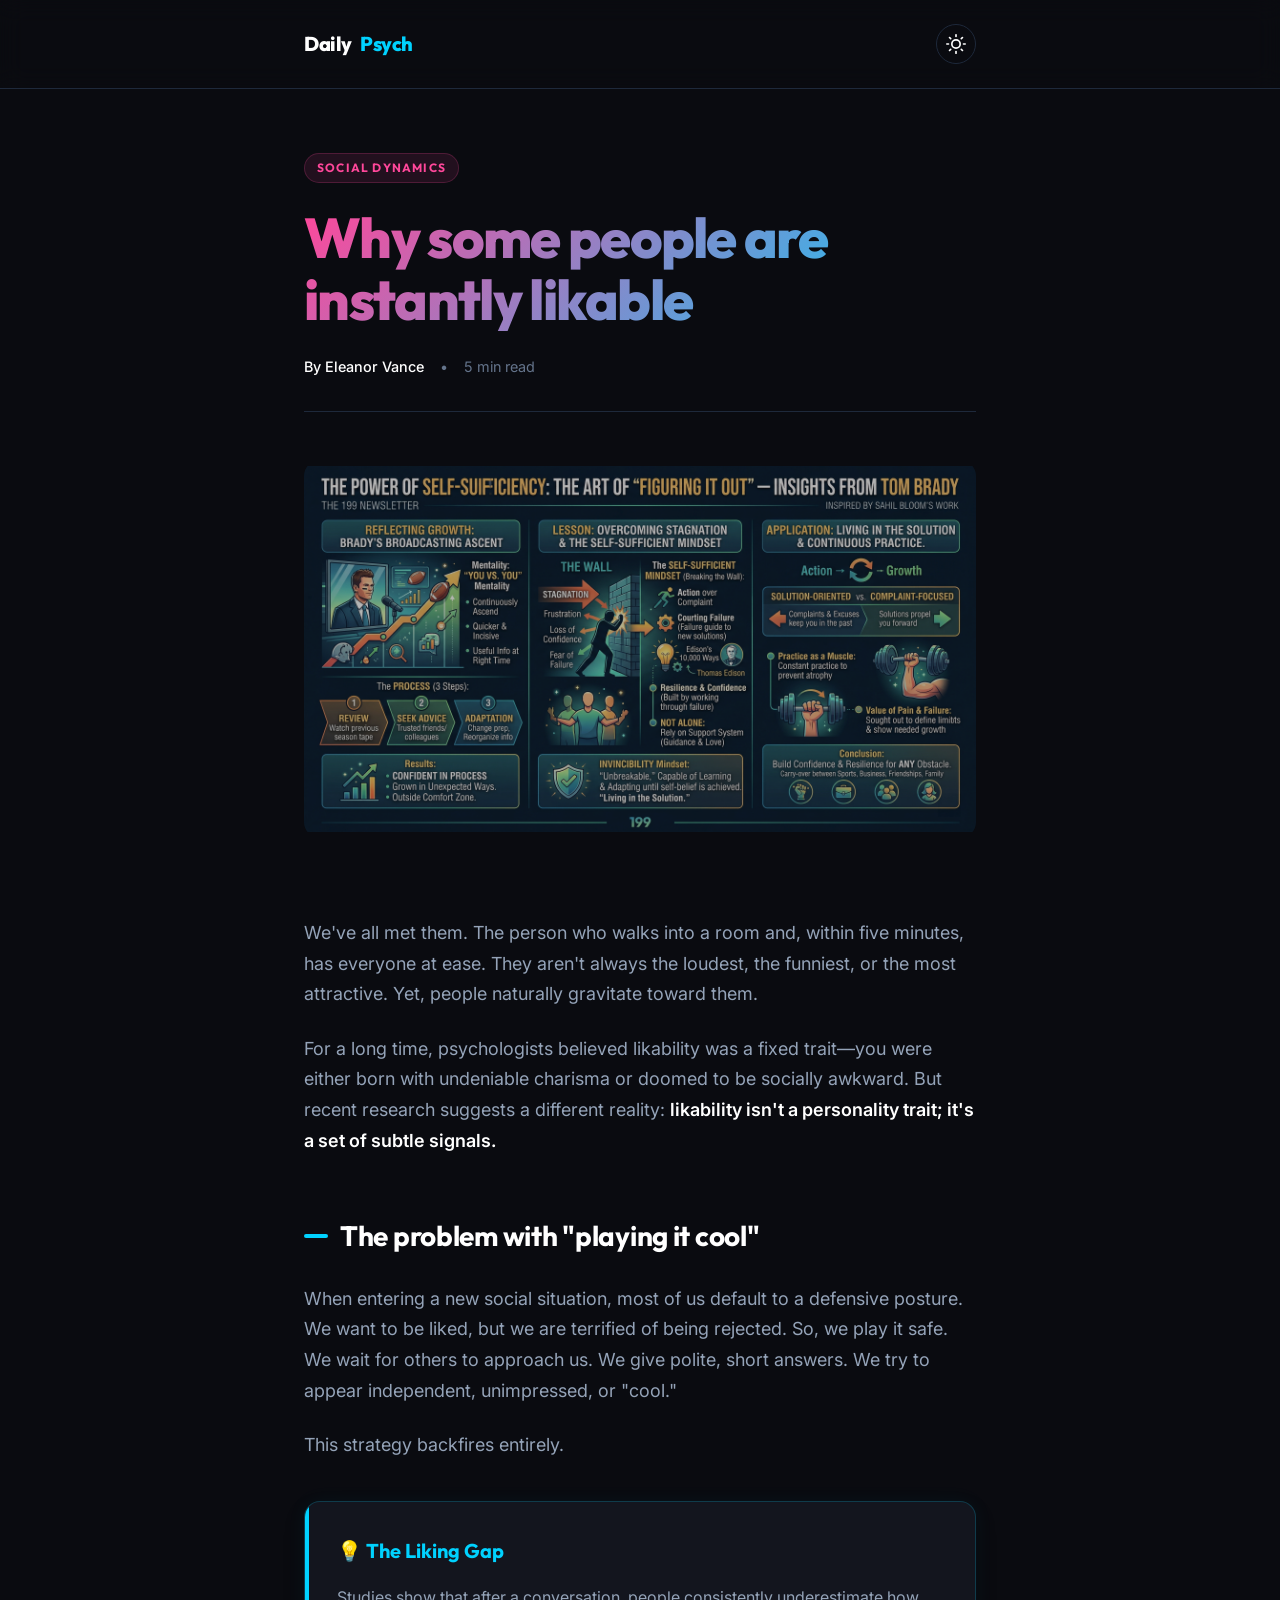
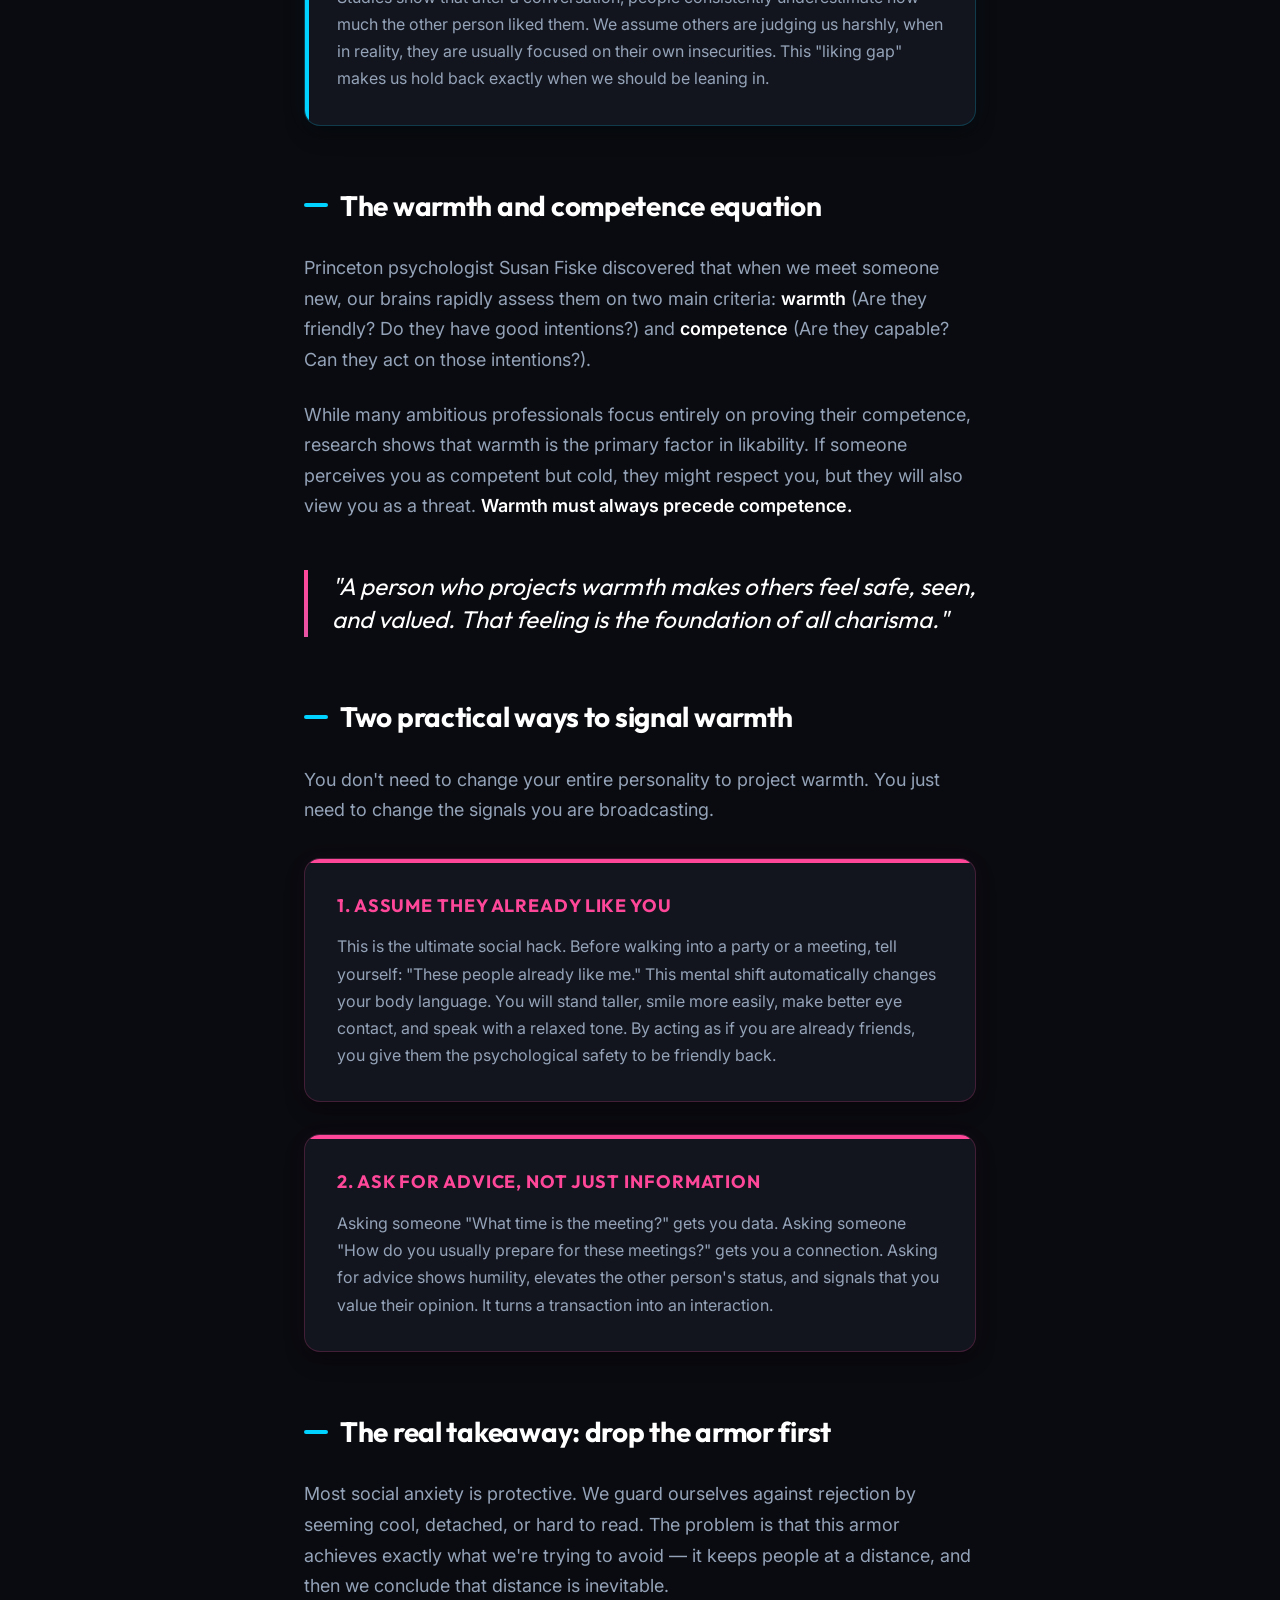
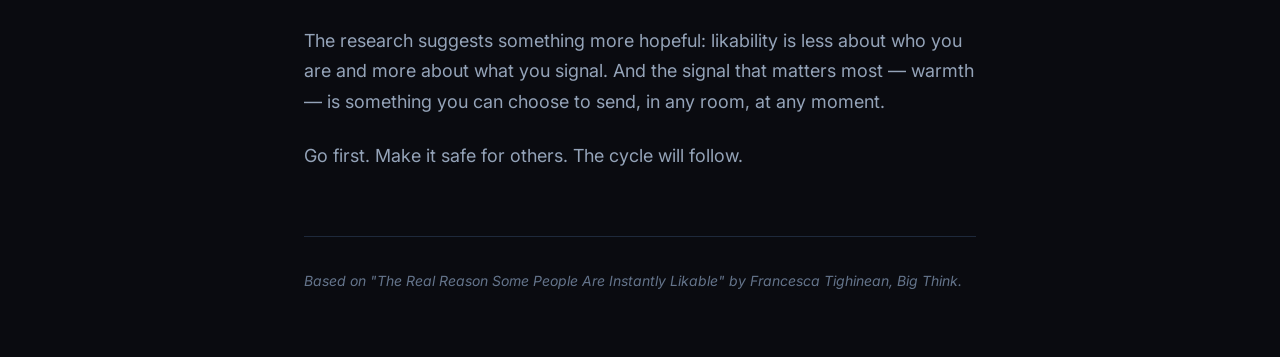
==== posts/2026-04.14-likability.html @ a0bcb29c "Refactor code structure for improved readability and maintainability" ====
<!DOCTYPE html>
<html lang="en">
<head>
<script>
  // Force dark mode by default to match the infographic design
  const savedTheme = localStorage.getItem('theme');
  if (savedTheme === 'light') {
    document.documentElement.setAttribute('data-theme', 'light');
  } else {
    document.documentElement.setAttribute('data-theme', 'dark');
    localStorage.setItem('theme', 'dark');
  }
</script>
<meta charset="UTF-8">
<meta name="viewport" content="width=device-width, initial-scale=1.0">
<title>Why some people are instantly likable</title>
<link rel="preconnect" href="https://fonts.googleapis.com">
<link rel="preconnect" href="https://fonts.gstatic.com" crossorigin>
<!-- Using modern sans-serif fonts to match the infographic -->
<link href="https://fonts.googleapis.com/css2?family=Inter:wght@400;500;600&family=Outfit:wght@500;700;800&display=swap" rel="stylesheet">
<style>
  *, *::before, *::after { box-sizing: border-box; margin: 0; padding: 0; }

  :root {
    /* Light theme (fallback) */
    --text-primary: #0f172a;
    --text-secondary: #475569;
    --text-muted: #64748B;
    --bg-page: #f8fafc;
    --bg-content: #ffffff;
    --border-color: #e2e8f0;
    
    /* Neon Accents from Infographic */
    --accent-pink: #db2777;
    --accent-cyan: #0891b2;
    --accent-gradient: linear-gradient(135deg, #db2777, #0891b2);
    
    --card-bg: #ffffff;
    --card-shadow: 0 4px 6px -1px rgba(0, 0, 0, 0.05), 0 2px 4px -1px rgba(0, 0, 0, 0.03);
  }

  [data-theme='dark'] {
    /* Dark theme (Infographic Primary Style) */
    --text-primary: #ffffff;
    --text-secondary: #94a3b8;
    --text-muted: #64748b;
    --bg-page: #0a0b10; /* Deep navy/black */
    --bg-content: #0a0b10;
    --border-color: #1e293b;
    
    /* Vibrant Neon Accents from Infographic */
    --accent-pink: #ff479a;
    --accent-cyan: #00d2ff;
    --accent-gradient: linear-gradient(135deg, #ff479a, #00d2ff);
    
    --card-bg: #13151e; /* Slightly lighter than background */
    --card-shadow: 0 10px 25px -5px rgba(0, 0, 0, 0.3), 0 8px 10px -6px rgba(0, 0, 0, 0.3);
  }

  body {
    font-family: 'Inter', sans-serif;
    background-color: var(--bg-page);
    color: var(--text-primary);
    line-height: 1.7;
    transition: background-color 0.3s ease, color 0.3s ease;
    -webkit-font-smoothing: antialiased;
  }

  header {
    background-color: transparent;
    padding: 1.5rem 0;
    position: sticky;
    top: 0;
    backdrop-filter: blur(12px);
    -webkit-backdrop-filter: blur(12px);
    border-bottom: 1px solid var(--border-color);
    z-index: 100;
  }

  .nav-container {
    max-width: 720px;
    margin: 0 auto;
    padding: 0 1.5rem;
    display: flex;
    justify-content: space-between;
    align-items: center;
  }

  .logo {
    font-family: 'Outfit', sans-serif;
    font-weight: 800;
    font-size: 1.25rem;
    letter-spacing: -0.02em;
    color: var(--text-primary);
    text-decoration: none;
    display: flex;
    align-items: center;
    gap: 0.5rem;
  }
  
  .logo span {
    color: var(--accent-cyan);
  }

  .theme-btn {
    background: transparent;
    border: 1px solid var(--border-color);
    color: var(--text-primary);
    padding: 0.5rem;
    border-radius: 50%;
    cursor: pointer;
    display: flex;
    align-items: center;
    justify-content: center;
    transition: all 0.2s;
    width: 40px;
    height: 40px;
  }

  .theme-btn:hover {
    background: var(--card-bg);
    border-color: var(--text-secondary);
  }

  .container {
    max-width: 720px;
    margin: 4rem auto;
    padding: 0 1.5rem;
  }

  /* Badge style from infographic */
  .category-badge {
    display: inline-block;
    font-family: 'Outfit', sans-serif;
    font-size: 0.75rem;
    font-weight: 700;
    letter-spacing: 0.1em;
    text-transform: uppercase;
    background: rgba(255, 71, 154, 0.1);
    color: var(--accent-pink);
    padding: 0.25rem 0.75rem;
    border-radius: 9999px;
    margin-bottom: 1.5rem;
    border: 1px solid rgba(255, 71, 154, 0.2);
  }

  h1 {
    font-family: 'Outfit', sans-serif;
    font-size: clamp(2.5rem, 5vw, 3.5rem);
    font-weight: 800;
    line-height: 1.1;
    margin-bottom: 1.5rem;
    letter-spacing: -0.03em;
    background: var(--accent-gradient);
    -webkit-background-clip: text;
    -webkit-text-fill-color: transparent;
    background-clip: text;
  }

  .meta {
    display: flex;
    align-items: center;
    gap: 1rem;
    font-size: 0.9rem;
    color: var(--text-muted);
    margin-bottom: 3rem;
    padding-bottom: 2rem;
    border-bottom: 1px solid var(--border-color);
  }
  
  .meta-author {
    color: var(--text-primary);
    font-weight: 500;
  }

  /* Image Placeholder & Responsive Image Styles */
  .image-placeholder {
    width: 100%;
    aspect-ratio: 16 / 9;
    background-color: transparent;
    border-radius: 16px;
    display: flex;
    align-items: center;
    justify-content: center;
    margin-bottom: 2.5rem;
    color: var(--accent-cyan);
    font-family: 'Outfit', sans-serif;
    font-size: clamp(1rem, 3vw, 1.25rem);
    opacity: 0.7;
    transition: opacity 0.3s ease;
  }
  
  .responsive-img {
    width: 100%;
    aspect-ratio: 16 / 9;
    object-fit: contain;
    background-color: transparent;
    border-radius: 16px;
    margin-bottom: 2.5rem;
    display: block;
  }

  p {
    margin-bottom: 1.5rem;
    font-size: 1.125rem;
    color: var(--text-secondary);
  }

  p strong {
    color: var(--text-primary);
    font-weight: 600;
  }

  h2 {
    font-family: 'Outfit', sans-serif;
    font-size: 1.75rem;
    font-weight: 700;
    margin: 3.5rem 0 1.5rem;
    color: var(--text-primary);
    letter-spacing: -0.01em;
  }
  
  .section-head {
    display: flex;
    align-items: center;
    gap: 0.75rem;
  }
  
  .section-head::before {
    content: '';
    display: block;
    width: 24px;
    height: 4px;
    background: var(--accent-cyan);
    border-radius: 2px;
  }

  /* Redesigned Concept Box (Cyan accent) */
  .concept-box {
    background: var(--card-bg);
    padding: 2rem;
    border-radius: 16px;
    margin: 2.5rem 0;
    border: 1px solid rgba(0, 210, 255, 0.2);
    box-shadow: var(--card-shadow), 0 0 20px rgba(0, 210, 255, 0.05);
    position: relative;
    overflow: hidden;
  }

  .concept-box::before {
    content: '';
    position: absolute;
    top: 0;
    left: 0;
    width: 4px;
    height: 100%;
    background: var(--accent-cyan);
  }

  .concept-box h3 {
    font-family: 'Outfit', sans-serif;
    font-size: 1.25rem;
    margin-bottom: 1rem;
    color: var(--accent-cyan);
    display: flex;
    align-items: center;
    gap: 0.5rem;
  }

  .concept-box p {
    font-size: 1rem;
    margin-bottom: 0;
  }

  /* Redesigned Callouts (Pink accent) */
  .callout {
    background: var(--card-bg);
    padding: 2rem;
    border-radius: 16px;
    margin: 2rem 0;
    border: 1px solid rgba(255, 71, 154, 0.2);
    box-shadow: var(--card-shadow), 0 0 20px rgba(255, 71, 154, 0.05);
    position: relative;
    overflow: hidden;
  }

  .callout::before {
    content: '';
    position: absolute;
    top: 0;
    left: 0;
    width: 100%;
    height: 4px;
    background: var(--accent-pink);
  }

  .callout h4 {
    font-family: 'Outfit', sans-serif;
    font-size: 1.125rem;
    margin-bottom: 0.75rem;
    color: var(--accent-pink);
    text-transform: uppercase;
    letter-spacing: 0.05em;
  }

  .callout p {
    font-size: 1rem;
    margin-bottom: 0;
  }

  blockquote {
    margin: 3rem 0;
    padding: 0 0 0 1.5rem;
    border-left: 4px solid transparent;
    border-image: var(--accent-gradient) 1;
    font-size: 1.5rem;
    font-family: 'Outfit', sans-serif;
    font-style: italic;
    color: var(--text-primary);
    line-height: 1.4;
  }

  .closing {
    margin-top: 4rem;
    padding-top: 2rem;
    border-top: 1px solid var(--border-color);
    font-size: 0.875rem;
    color: var(--text-muted);
    font-style: italic;
  }

  @media (max-width: 600px) {
    .container { margin: 2rem auto; }
    .concept-box, .callout { padding: 1.5rem; }
  }
</style>
</head>
<body>

<header>
  <div class="nav-container">
    <a href="#" class="logo">Daily<span>Psych</span></a>
    <button class="theme-btn" id="theme-toggle" onclick="toggleTheme()" aria-label="Toggle theme">
      <svg id="moon-icon" xmlns="http://www.w3.org/2000/svg" width="20" height="20" viewBox="0 0 24 24" fill="none" stroke="currentColor" stroke-width="2" stroke-linecap="round" stroke-linejoin="round" style="display:none;"><path d="M21 12.79A9 9 0 1 1 11.21 3 7 7 0 0 0 21 12.79z"></path></svg>
      <svg id="sun-icon" xmlns="http://www.w3.org/2000/svg" width="20" height="20" viewBox="0 0 24 24" fill="none" stroke="currentColor" stroke-width="2" stroke-linecap="round" stroke-linejoin="round"><circle cx="12" cy="12" r="5"></circle><line x1="12" y1="1" x2="12" y2="3"></line><line x1="12" y1="21" x2="12" y2="23"></line><line x1="4.22" y1="4.22" x2="5.64" y2="5.64"></line><line x1="18.36" y1="18.36" x2="19.78" y2="19.78"></line><line x1="1" y1="12" x2="3" y2="12"></line><line x1="21" y1="12" x2="23" y2="12"></line><line x1="4.22" y1="19.78" x2="5.64" y2="18.36"></line><line x1="18.36" y1="5.64" x2="19.78" y2="4.22"></line></svg>
    </button>
  </div>
</header>

<div class="container">
  
  <span class="category-badge">Social Dynamics</span>

  <h1>Why some people are instantly likable</h1>

  <div class="meta">
    <span class="meta-author">By Eleanor Vance</span>
    <span>•</span>
    <span>5 min read</span>
  </div>

  <!-- Image Placeholder (Replace this div with your actual image later) -->
  <div class="image-placeholder">
    <span><img src="[data-uri]" alt="Article Hero Image" class="responsive-img"></span>
  </div>
  <!-- Example of how to add the actual image: -->
  <!-- <img src="your-image-path.jpg" alt="Article Hero Image" class="responsive-img"> -->

  <p>We've all met them. The person who walks into a room and, within five minutes, has everyone at ease. They aren't always the loudest, the funniest, or the most attractive. Yet, people naturally gravitate toward them.</p>

  <p>For a long time, psychologists believed likability was a fixed trait—you were either born with undeniable charisma or doomed to be socially awkward. But recent research suggests a different reality: <strong>likability isn't a personality trait; it's a set of subtle signals.</strong></p>

  <h2 class="section-head">The problem with "playing it cool"</h2>

  <p>When entering a new social situation, most of us default to a defensive posture. We want to be liked, but we are terrified of being rejected. So, we play it safe. We wait for others to approach us. We give polite, short answers. We try to appear independent, unimpressed, or "cool."</p>

  <p>This strategy backfires entirely.</p>

  <div class="concept-box">
    <h3>💡 The Liking Gap</h3>
    <p>Studies show that after a conversation, people consistently underestimate how much the other person liked them. We assume others are judging us harshly, when in reality, they are usually focused on their own insecurities. This "liking gap" makes us hold back exactly when we should be leaning in.</p>
  </div>

  <h2 class="section-head">The warmth and competence equation</h2>

  <p>Princeton psychologist Susan Fiske discovered that when we meet someone new, our brains rapidly assess them on two main criteria: <strong>warmth</strong> (Are they friendly? Do they have good intentions?) and <strong>competence</strong> (Are they capable? Can they act on those intentions?).</p>

  <p>While many ambitious professionals focus entirely on proving their competence, research shows that warmth is the primary factor in likability. If someone perceives you as competent but cold, they might respect you, but they will also view you as a threat. <strong>Warmth must always precede competence.</strong></p>

  <blockquote>
    "A person who projects warmth makes others feel safe, seen, and valued. That feeling is the foundation of all charisma."
  </blockquote>

  <h2 class="section-head">Two practical ways to signal warmth</h2>

  <p>You don't need to change your entire personality to project warmth. You just need to change the signals you are broadcasting.</p>

  <div class="callout">
    <h4>1. Assume they already like you</h4>
    <p>This is the ultimate social hack. Before walking into a party or a meeting, tell yourself: "These people already like me." This mental shift automatically changes your body language. You will stand taller, smile more easily, make better eye contact, and speak with a relaxed tone. By acting as if you are already friends, you give them the psychological safety to be friendly back.</p>
  </div>

  <div class="callout">
    <h4>2. Ask for advice, not just information</h4>
    <p>Asking someone "What time is the meeting?" gets you data. Asking someone "How do you usually prepare for these meetings?" gets you a connection. Asking for advice shows humility, elevates the other person's status, and signals that you value their opinion. It turns a transaction into an interaction.</p>
  </div>

  <h2 class="section-head">The real takeaway: drop the armor first</h2>

  <p>Most social anxiety is protective. We guard ourselves against rejection by seeming cool, detached, or hard to read. The problem is that this armor achieves exactly what we're trying to avoid — it keeps people at a distance, and then we conclude that distance is inevitable.</p>

  <p>The research suggests something more hopeful: likability is less about who you are and more about what you signal. And the signal that matters most — warmth — is something you can choose to send, in any room, at any moment.</p>

  <p>Go first. Make it safe for others. The cycle will follow.</p>

  <div class="closing">Based on "The Real Reason Some People Are Instantly Likable" by Francesca Tighinean, Big Think.</div>

</div>

<script>
  function toggleTheme() {
    const current = document.documentElement.getAttribute('data-theme') === 'dark' ? 'dark' : 'light';
    const toTheme = current === 'dark' ? 'light' : 'dark';
    document.documentElement.setAttribute('data-theme', toTheme);
    localStorage.setItem('theme', toTheme);
    updateThemeToggleIcon();
  }

  function updateThemeToggleIcon() {
    const isDark = document.documentElement.getAttribute('data-theme') === 'dark';
    const moonIcon = document.getElementById('moon-icon');
    const sunIcon = document.getElementById('sun-icon');
    
    if (moonIcon && sunIcon) {
        if(isDark) {
            moonIcon.style.display = 'none';
            sunIcon.style.display = 'block';
        } else {
            moonIcon.style.display = 'block';
            sunIcon.style.display = 'none';
        }
    }
  }

  // Initial icon set
  updateThemeToggleIcon();
</script>

</body>
</html>
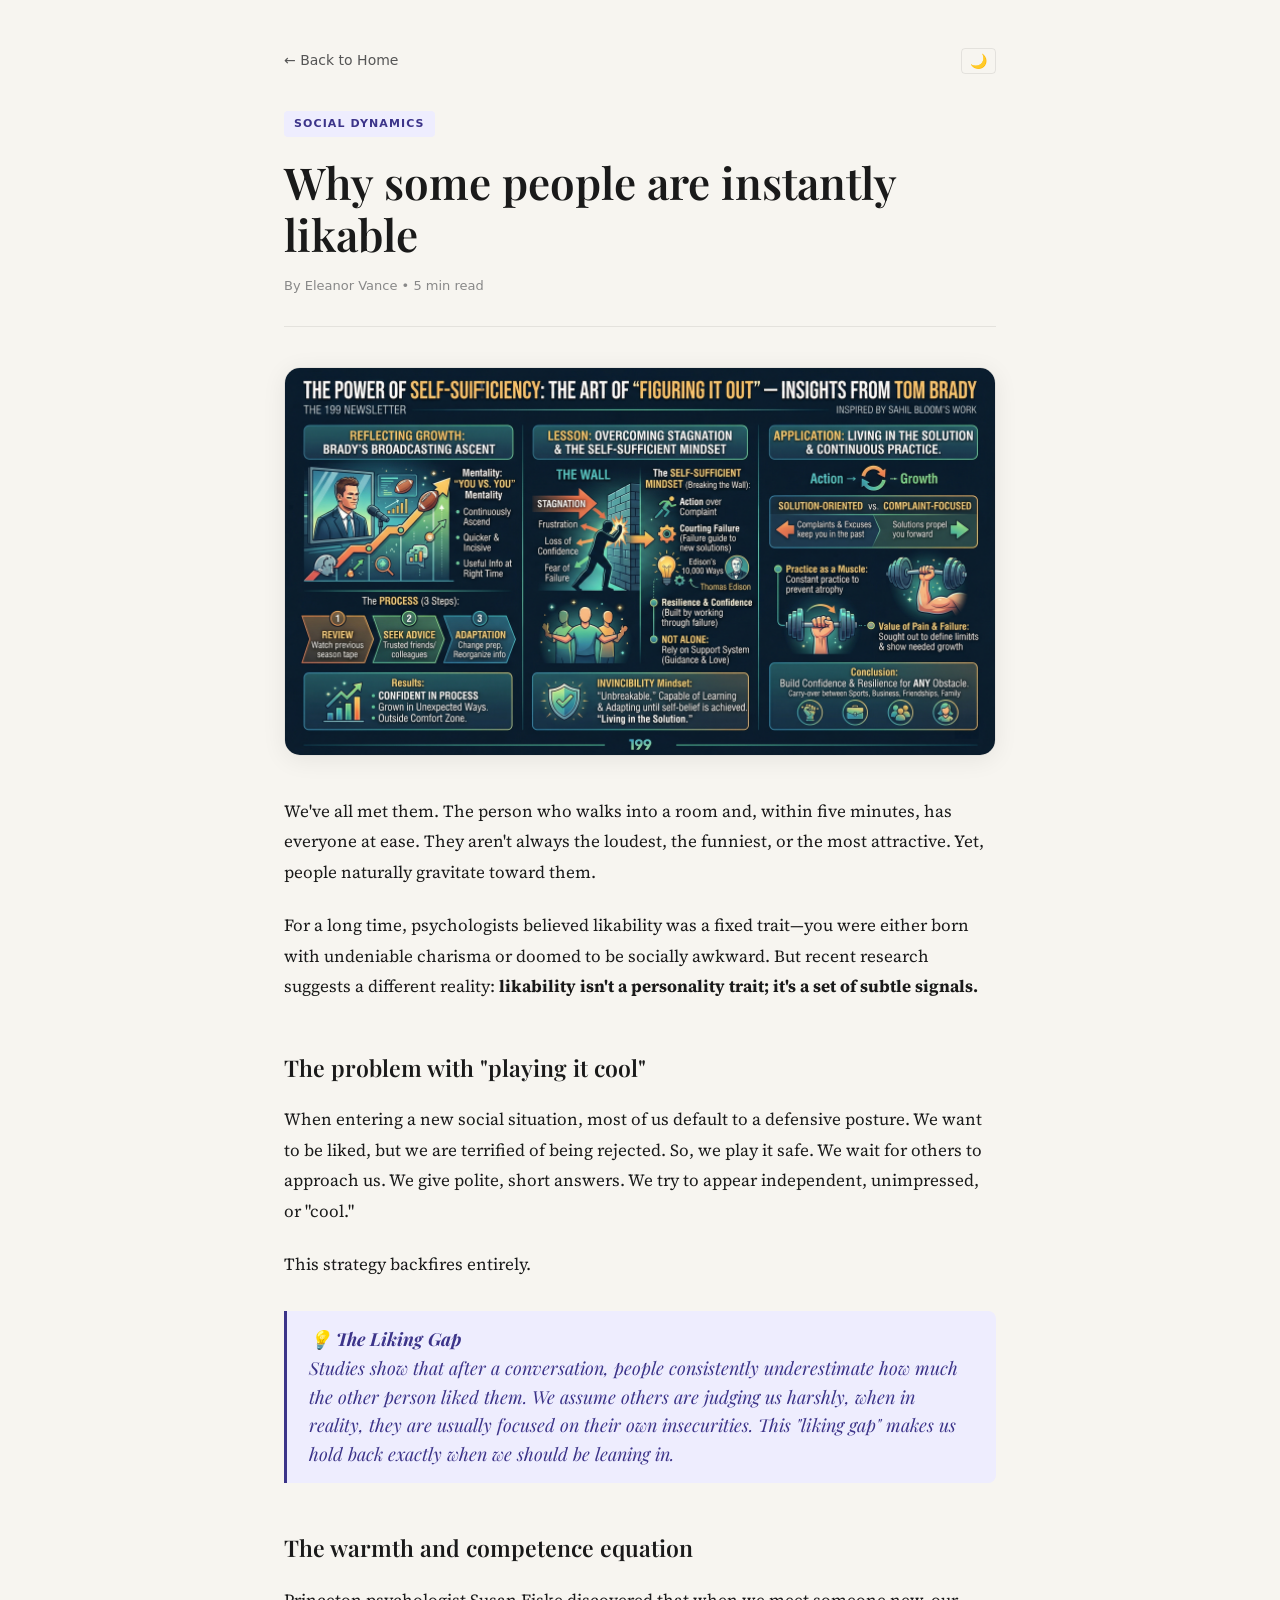
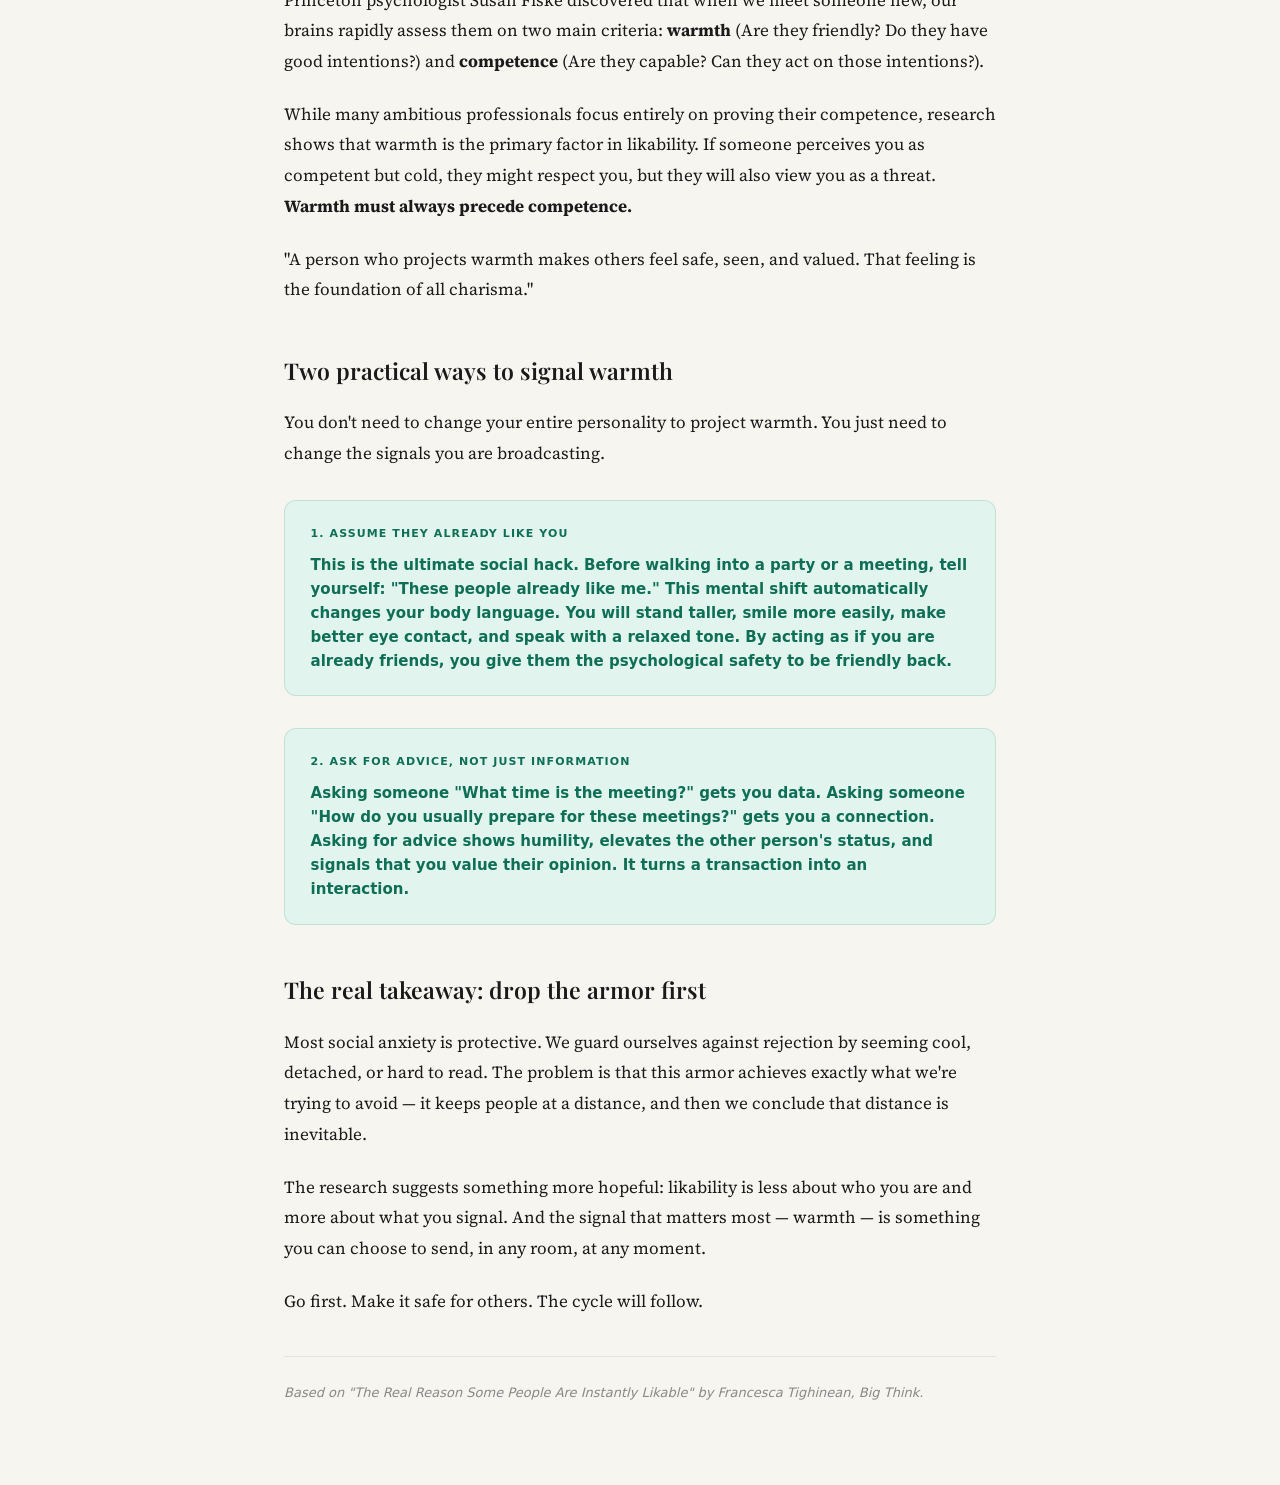
==== commit 06062874: "Add new post: Black Coffee Theory" ====
--- a/posts/2026-04.14-likability.html
+++ b/posts/2026-04.14-likability.html
@@ -2,356 +2,316 @@
 <html lang="en">
 <head>
 <script>
-  // Force dark mode by default to match the infographic design
-  const savedTheme = localStorage.getItem('theme');
-  if (savedTheme === 'light') {
-    document.documentElement.setAttribute('data-theme', 'light');
-  } else {
+  const savedTheme = localStorage.getItem('theme') || 'system';
+  const prefersDark = window.matchMedia('(prefers-color-scheme: dark)').matches;
+  if (savedTheme === 'dark' || (savedTheme === 'system' && prefersDark)) {
     document.documentElement.setAttribute('data-theme', 'dark');
-    localStorage.setItem('theme', 'dark');
   }
 </script>
 <meta charset="UTF-8">
 <meta name="viewport" content="width=device-width, initial-scale=1.0">
 <title>Why some people are instantly likable</title>
 <link rel="preconnect" href="https://fonts.googleapis.com">
-<link rel="preconnect" href="https://fonts.gstatic.com" crossorigin>
-<!-- Using modern sans-serif fonts to match the infographic -->
-<link href="https://fonts.googleapis.com/css2?family=Inter:wght@400;500;600&family=Outfit:wght@500;700;800&display=swap" rel="stylesheet">
+<link href="https://fonts.googleapis.com/css2?family=Playfair+Display:ital,wght@0,400;0,600;1,400&family=Source+Serif+4:ital,opsz,wght@0,8..60,300;0,8..60,400;1,8..60,300&display=swap" rel="stylesheet">
 <style>
   *, *::before, *::after { box-sizing: border-box; margin: 0; padding: 0; }
 
   :root {
-    /* Light theme (fallback) */
-    --text-primary: #0f172a;
-    --text-secondary: #475569;
-    --text-muted: #64748B;
-    --bg-page: #f8fafc;
-    --bg-content: #ffffff;
-    --border-color: #e2e8f0;
+    --text-primary: #1a1a1a;
+    --text-secondary: #555;
+    --text-muted: #888;
+    --bg-page: #f7f5f0;
+    --bg-card: #ffffff;
+    --bg-info: #e8f1fb;
+    --text-info: #185fa5;
+    --bg-amber: #faeeda;
+    --text-amber: #854f0b;
+    --bg-teal: #e1f5ee;
+    --text-teal: #0f6e56;
+    --bg-purple: #eeedfe;
+    --text-purple: #3c3489;
+    --bg-coral: #faece7;
+    --text-coral: #993c1d;
+    --border: rgba(0,0,0,0.08);
+    --radius-md: 8px;
+    --radius-lg: 12px;
+    --radius-xl: 16px;
+  }
+
+  [data-theme="dark"] {
+    --text-primary: #f0ede8;
+    --text-secondary: #9a9892;
+    --text-muted: #6a6866;
+    --bg-page: #1c1c1a;
+    --bg-card: #2a2a28;
+    --border: rgba(255,255,255,0.1);
+    --border-light: rgba(255,255,255,0.05);
     
-    /* Neon Accents from Infographic */
-    --accent-pink: #db2777;
-    --accent-cyan: #0891b2;
-    --accent-gradient: linear-gradient(135deg, #db2777, #0891b2);
-    
-    --card-bg: #ffffff;
-    --card-shadow: 0 4px 6px -1px rgba(0, 0, 0, 0.05), 0 2px 4px -1px rgba(0, 0, 0, 0.03);
-  }
-
-  [data-theme='dark'] {
-    /* Dark theme (Infographic Primary Style) */
-    --text-primary: #ffffff;
-    --text-secondary: #94a3b8;
-    --text-muted: #64748b;
-    --bg-page: #0a0b10; /* Deep navy/black */
-    --bg-content: #0a0b10;
-    --border-color: #1e293b;
-    
-    /* Vibrant Neon Accents from Infographic */
-    --accent-pink: #ff479a;
-    --accent-cyan: #00d2ff;
-    --accent-gradient: linear-gradient(135deg, #ff479a, #00d2ff);
-    
-    --card-bg: #13151e; /* Slightly lighter than background */
-    --card-shadow: 0 10px 25px -5px rgba(0, 0, 0, 0.3), 0 8px 10px -6px rgba(0, 0, 0, 0.3);
-  }
+    --bg-info: #0c447c;
+    --text-info: #b5d4f4;
+    --bg-amber: #633806;
+    --text-amber: #fac775;
+    --bg-teal: #085041;
+    --text-teal: #9fe1cb;
+    --bg-purple: #3c3489;
+    --text-purple: #cecbf6;
+    --bg-coral: #7a2205;
+    --text-coral: #f7a88d;
+    --bg-green: #234d02;
+    --text-green: #9edc66;
+    --bg-danger: #610d0d;
+    --text-danger: #f7a1a1;
+    --bg-success: #234d02;
+    --text-success: #9edc66;
+  }
+  [data-theme="dark"] img { opacity: 0.9; }
+
 
   body {
-    font-family: 'Inter', sans-serif;
-    background-color: var(--bg-page);
+    background: var(--bg-page);
     color: var(--text-primary);
-    line-height: 1.7;
-    transition: background-color 0.3s ease, color 0.3s ease;
+    font-family: 'Source Serif 4', Georgia, serif;
+    font-size: 17px;
+    line-height: 1.8;
     -webkit-font-smoothing: antialiased;
   }
 
-  header {
-    background-color: transparent;
-    padding: 1.5rem 0;
-    position: sticky;
-    top: 0;
-    backdrop-filter: blur(12px);
-    -webkit-backdrop-filter: blur(12px);
-    border-bottom: 1px solid var(--border-color);
-    z-index: 100;
-  }
-
-  .nav-container {
-    max-width: 720px;
+  .page-wrap {
+    max-width: 760px;
     margin: 0 auto;
-    padding: 0 1.5rem;
-    display: flex;
-    justify-content: space-between;
-    align-items: center;
-  }
-
-  .logo {
-    font-family: 'Outfit', sans-serif;
-    font-weight: 800;
-    font-size: 1.25rem;
-    letter-spacing: -0.02em;
+    padding: 3rem 1.5rem 5rem;
+  }
+
+  .tag {
+    display: inline-block;
+    font-family: system-ui, sans-serif;
+    font-size: 11px;
+    font-weight: 600;
+    letter-spacing: 0.1em;
+    text-transform: uppercase;
+    color: var(--text-purple);
+    background: var(--bg-purple);
+    border-radius: 4px;
+    padding: 3px 10px;
+    margin-bottom: 1.2rem;
+  }
+
+  h1.title {
+    font-family: 'Playfair Display', Georgia, serif;
+    font-size: clamp(26px, 5vw, 44px);
+    font-weight: 600;
+    line-height: 1.18;
+    margin-bottom: 0.9rem;
     color: var(--text-primary);
-    text-decoration: none;
-    display: flex;
-    align-items: center;
-    gap: 0.5rem;
-  }
-  
-  .logo span {
-    color: var(--accent-cyan);
-  }
-
-  .theme-btn {
-    background: transparent;
-    border: 1px solid var(--border-color);
+  }
+
+  .subtitle {
+    font-family: 'Source Serif 4', serif;
+    font-size: 18px;
+    font-weight: 300;
+    font-style: italic;
+    color: var(--text-secondary);
+    margin-bottom: 1.4rem;
+    line-height: 1.55;
+  }
+
+  .meta {
+    font-family: system-ui, sans-serif;
+    font-size: 13px;
+    color: var(--text-muted);
+    padding-bottom: 1.75rem;
+    border-bottom: 1px solid var(--border);
+    margin-bottom: 2.5rem;
+  }
+
+  .infographic-wrap {
+    margin: 0 0 2.5rem;
+    border-radius: var(--radius-xl);
+    overflow: hidden;
+    border: 1px solid var(--border);
+    box-shadow: 0 4px 24px rgba(0,0,0,0.07);
+  }
+
+  .infographic-wrap img { display: block; width: 100%; height: auto; }
+
+  .infographic-caption {
+    font-family: system-ui, sans-serif;
+    font-size: 12px;
+    color: var(--text-muted);
+    text-align: center;
+    padding: 0.6rem 1rem;
+    background: var(--bg-card);
+    border-top: 1px solid var(--border);
+  }
+
+  p { margin-bottom: 1.4rem; color: var(--text-primary); }
+
+  .lead {
+    font-size: 19px;
+    font-weight: 400;
+    line-height: 1.75;
+    margin-bottom: 1.6rem;
+  }
+
+  h2.section-head {
+    font-family: 'Playfair Display', serif;
+    font-size: 23px;
+    font-weight: 600;
+    margin: 2.8rem 0 1rem;
     color: var(--text-primary);
-    padding: 0.5rem;
-    border-radius: 50%;
-    cursor: pointer;
-    display: flex;
-    align-items: center;
-    justify-content: center;
-    transition: all 0.2s;
-    width: 40px;
-    height: 40px;
-  }
-
-  .theme-btn:hover {
-    background: var(--card-bg);
-    border-color: var(--text-secondary);
-  }
-
-  .container {
-    max-width: 720px;
-    margin: 4rem auto;
-    padding: 0 1.5rem;
-  }
-
-  /* Badge style from infographic */
-  .category-badge {
-    display: inline-block;
-    font-family: 'Outfit', sans-serif;
-    font-size: 0.75rem;
+  }
+
+  /* Stat callout */
+  .stat-row {
+    display: grid;
+    grid-template-columns: 1fr 1fr;
+    gap: 0.75rem;
+    margin: 1.75rem 0;
+  }
+
+  .stat-card {
+    background: var(--bg-card);
+    border: 1px solid var(--border);
+    border-radius: var(--radius-lg);
+    padding: 1.1rem 1.25rem;
+    text-align: center;
+  }
+
+  .stat-num {
+    font-family: 'Playfair Display', serif;
+    font-size: 38px;
+    font-weight: 600;
+    line-height: 1;
+    margin-bottom: 4px;
+  }
+
+  .stat-card:first-child .stat-num { color: var(--text-coral); }
+  .stat-card:last-child .stat-num  { color: var(--text-teal); }
+
+  .stat-label {
+    font-family: system-ui, sans-serif;
+    font-size: 13px;
+    color: var(--text-secondary);
+    line-height: 1.4;
+  }
+
+  /* Pull quote */
+  .pullquote {
+    border-left: 3px solid var(--text-purple);
+    padding: 0.85rem 1.4rem;
+    margin: 2rem 0;
+    background: var(--bg-purple);
+    border-radius: 0 var(--radius-md) var(--radius-md) 0;
+  }
+
+  .pullquote p {
+    font-family: 'Playfair Display', serif;
+    font-size: 18px;
+    font-style: italic;
+    color: var(--text-purple);
+    margin: 0;
+    line-height: 1.6;
+  }
+
+  /* Countermeasures */
+  .counter-grid {
+    display: grid;
+    grid-template-columns: 1fr 1fr 1fr;
+    gap: 0.75rem;
+    margin: 1.75rem 0;
+  }
+
+  .counter-card {
+    background: var(--bg-card);
+    border: 1px solid var(--border);
+    border-radius: var(--radius-lg);
+    padding: 1.1rem 1.15rem;
+  }
+
+  .counter-label {
+    font-family: system-ui, sans-serif;
+    font-size: 10px;
     font-weight: 700;
     letter-spacing: 0.1em;
     text-transform: uppercase;
-    background: rgba(255, 71, 154, 0.1);
-    color: var(--accent-pink);
-    padding: 0.25rem 0.75rem;
-    border-radius: 9999px;
-    margin-bottom: 1.5rem;
-    border: 1px solid rgba(255, 71, 154, 0.2);
-  }
-
-  h1 {
-    font-family: 'Outfit', sans-serif;
-    font-size: clamp(2.5rem, 5vw, 3.5rem);
-    font-weight: 800;
-    line-height: 1.1;
-    margin-bottom: 1.5rem;
-    letter-spacing: -0.03em;
-    background: var(--accent-gradient);
-    -webkit-background-clip: text;
-    -webkit-text-fill-color: transparent;
-    background-clip: text;
-  }
-
-  .meta {
-    display: flex;
-    align-items: center;
-    gap: 1rem;
-    font-size: 0.9rem;
     color: var(--text-muted);
-    margin-bottom: 3rem;
-    padding-bottom: 2rem;
-    border-bottom: 1px solid var(--border-color);
-  }
-  
-  .meta-author {
+    margin-bottom: 5px;
+  }
+
+  .counter-title {
+    font-family: system-ui, sans-serif;
+    font-size: 13px;
+    font-weight: 700;
     color: var(--text-primary);
-    font-weight: 500;
-  }
-
-  /* Image Placeholder & Responsive Image Styles */
-  .image-placeholder {
-    width: 100%;
-    aspect-ratio: 16 / 9;
-    background-color: transparent;
-    border-radius: 16px;
-    display: flex;
-    align-items: center;
-    justify-content: center;
-    margin-bottom: 2.5rem;
-    color: var(--accent-cyan);
-    font-family: 'Outfit', sans-serif;
-    font-size: clamp(1rem, 3vw, 1.25rem);
-    opacity: 0.7;
-    transition: opacity 0.3s ease;
-  }
-  
-  .responsive-img {
-    width: 100%;
-    aspect-ratio: 16 / 9;
-    object-fit: contain;
-    background-color: transparent;
-    border-radius: 16px;
-    margin-bottom: 2.5rem;
-    display: block;
-  }
-
-  p {
-    margin-bottom: 1.5rem;
-    font-size: 1.125rem;
+    margin-bottom: 7px;
+    line-height: 1.35;
+  }
+
+  .counter-body {
+    font-family: system-ui, sans-serif;
+    font-size: 13px;
     color: var(--text-secondary);
-  }
-
-  p strong {
-    color: var(--text-primary);
-    font-weight: 600;
-  }
-
-  h2 {
-    font-family: 'Outfit', sans-serif;
-    font-size: 1.75rem;
+    line-height: 1.5;
+  }
+
+  /* Bottom line box */
+  .bottom-line {
+    background: var(--bg-teal);
+    border: 1px solid rgba(15,110,86,0.15);
+    border-radius: var(--radius-lg);
+    padding: 1.4rem 1.6rem;
+    margin: 2rem 0;
+  }
+
+  .bottom-line .bl-head {
+    font-family: system-ui, sans-serif;
+    font-size: 11px;
     font-weight: 700;
-    margin: 3.5rem 0 1.5rem;
-    color: var(--text-primary);
-    letter-spacing: -0.01em;
-  }
-  
-  .section-head {
-    display: flex;
-    align-items: center;
-    gap: 0.75rem;
-  }
-  
-  .section-head::before {
-    content: '';
-    display: block;
-    width: 24px;
-    height: 4px;
-    background: var(--accent-cyan);
-    border-radius: 2px;
-  }
-
-  /* Redesigned Concept Box (Cyan accent) */
-  .concept-box {
-    background: var(--card-bg);
-    padding: 2rem;
-    border-radius: 16px;
-    margin: 2.5rem 0;
-    border: 1px solid rgba(0, 210, 255, 0.2);
-    box-shadow: var(--card-shadow), 0 0 20px rgba(0, 210, 255, 0.05);
-    position: relative;
-    overflow: hidden;
-  }
-
-  .concept-box::before {
-    content: '';
-    position: absolute;
-    top: 0;
-    left: 0;
-    width: 4px;
-    height: 100%;
-    background: var(--accent-cyan);
-  }
-
-  .concept-box h3 {
-    font-family: 'Outfit', sans-serif;
-    font-size: 1.25rem;
-    margin-bottom: 1rem;
-    color: var(--accent-cyan);
-    display: flex;
-    align-items: center;
-    gap: 0.5rem;
-  }
-
-  .concept-box p {
-    font-size: 1rem;
+    letter-spacing: 0.1em;
+    text-transform: uppercase;
+    color: var(--text-teal);
+    margin-bottom: 0.6rem;
+  }
+
+  .bottom-line p {
+    font-family: system-ui, sans-serif;
+    font-size: 15px;
+    font-weight: 600;
+    color: var(--text-teal);
+    line-height: 1.6;
     margin-bottom: 0;
   }
 
-  /* Redesigned Callouts (Pink accent) */
-  .callout {
-    background: var(--card-bg);
-    padding: 2rem;
-    border-radius: 16px;
-    margin: 2rem 0;
-    border: 1px solid rgba(255, 71, 154, 0.2);
-    box-shadow: var(--card-shadow), 0 0 20px rgba(255, 71, 154, 0.05);
-    position: relative;
-    overflow: hidden;
-  }
-
-  .callout::before {
-    content: '';
-    position: absolute;
-    top: 0;
-    left: 0;
-    width: 100%;
-    height: 4px;
-    background: var(--accent-pink);
-  }
-
-  .callout h4 {
-    font-family: 'Outfit', sans-serif;
-    font-size: 1.125rem;
-    margin-bottom: 0.75rem;
-    color: var(--accent-pink);
-    text-transform: uppercase;
-    letter-spacing: 0.05em;
-  }
-
-  .callout p {
-    font-size: 1rem;
-    margin-bottom: 0;
-  }
-
-  blockquote {
-    margin: 3rem 0;
-    padding: 0 0 0 1.5rem;
-    border-left: 4px solid transparent;
-    border-image: var(--accent-gradient) 1;
-    font-size: 1.5rem;
-    font-family: 'Outfit', sans-serif;
-    font-style: italic;
-    color: var(--text-primary);
-    line-height: 1.4;
-  }
-
   .closing {
-    margin-top: 4rem;
-    padding-top: 2rem;
-    border-top: 1px solid var(--border-color);
-    font-size: 0.875rem;
+    margin-top: 2.5rem;
+    padding-top: 1.5rem;
+    border-top: 1px solid var(--border);
+    font-family: system-ui, sans-serif;
+    font-size: 13px;
     color: var(--text-muted);
     font-style: italic;
   }
 
-  @media (max-width: 600px) {
-    .container { margin: 2rem auto; }
-    .concept-box, .callout { padding: 1.5rem; }
+  @media (max-width: 540px) {
+    .stat-row { grid-template-columns: 1fr 1fr; }
+    .counter-grid { grid-template-columns: 1fr; }
   }
 </style>
 </head>
 <body>
 
-<header>
-  <div class="nav-container">
-    <a href="#" class="logo">Daily<span>Psych</span></a>
-    <button class="theme-btn" id="theme-toggle" onclick="toggleTheme()" aria-label="Toggle theme">
-      <svg id="moon-icon" xmlns="http://www.w3.org/2000/svg" width="20" height="20" viewBox="0 0 24 24" fill="none" stroke="currentColor" stroke-width="2" stroke-linecap="round" stroke-linejoin="round" style="display:none;"><path d="M21 12.79A9 9 0 1 1 11.21 3 7 7 0 0 0 21 12.79z"></path></svg>
-      <svg id="sun-icon" xmlns="http://www.w3.org/2000/svg" width="20" height="20" viewBox="0 0 24 24" fill="none" stroke="currentColor" stroke-width="2" stroke-linecap="round" stroke-linejoin="round"><circle cx="12" cy="12" r="5"></circle><line x1="12" y1="1" x2="12" y2="3"></line><line x1="12" y1="21" x2="12" y2="23"></line><line x1="4.22" y1="4.22" x2="5.64" y2="5.64"></line><line x1="18.36" y1="18.36" x2="19.78" y2="19.78"></line><line x1="1" y1="12" x2="3" y2="12"></line><line x1="21" y1="12" x2="23" y2="12"></line><line x1="4.22" y1="19.78" x2="5.64" y2="18.36"></line><line x1="18.36" y1="5.64" x2="19.78" y2="4.22"></line></svg>
-    </button>
-  </div>
-</header>
-
-<div class="container">
+
+
+<div class="page-wrap">
+
+  <div style="display: flex; justify-content: space-between; align-items: center; margin-bottom: 2rem;">
+    <a href="../index.html" style="color: var(--text-secondary); text-decoration: none; font-size: 14px; font-family: system-ui, sans-serif;">&larr; Back to Home</a>
+    <button id="theme-toggle" onclick="toggleTheme()" title="Toggle Day/Night Mode" style="background:transparent; border:1px solid var(--border); border-radius:4px; font-size: 14px; cursor: pointer; padding: 4px 8px; color: var(--text-primary);">🌙</button>
+  </div>
   
-  <span class="category-badge">Social Dynamics</span>
-
-  <h1>Why some people are instantly likable</h1>
+  <span class="tag">Social Dynamics</span>
+
+  <h1 class="title">Why some people are instantly likable</h1>
 
   <div class="meta">
     <span class="meta-author">By Eleanor Vance</span>
@@ -360,7 +320,7 @@
   </div>
 
   <!-- Image Placeholder (Replace this div with your actual image later) -->
-  <div class="image-placeholder">
+  <div class="infographic-wrap">
     <span><img src="[data-uri]